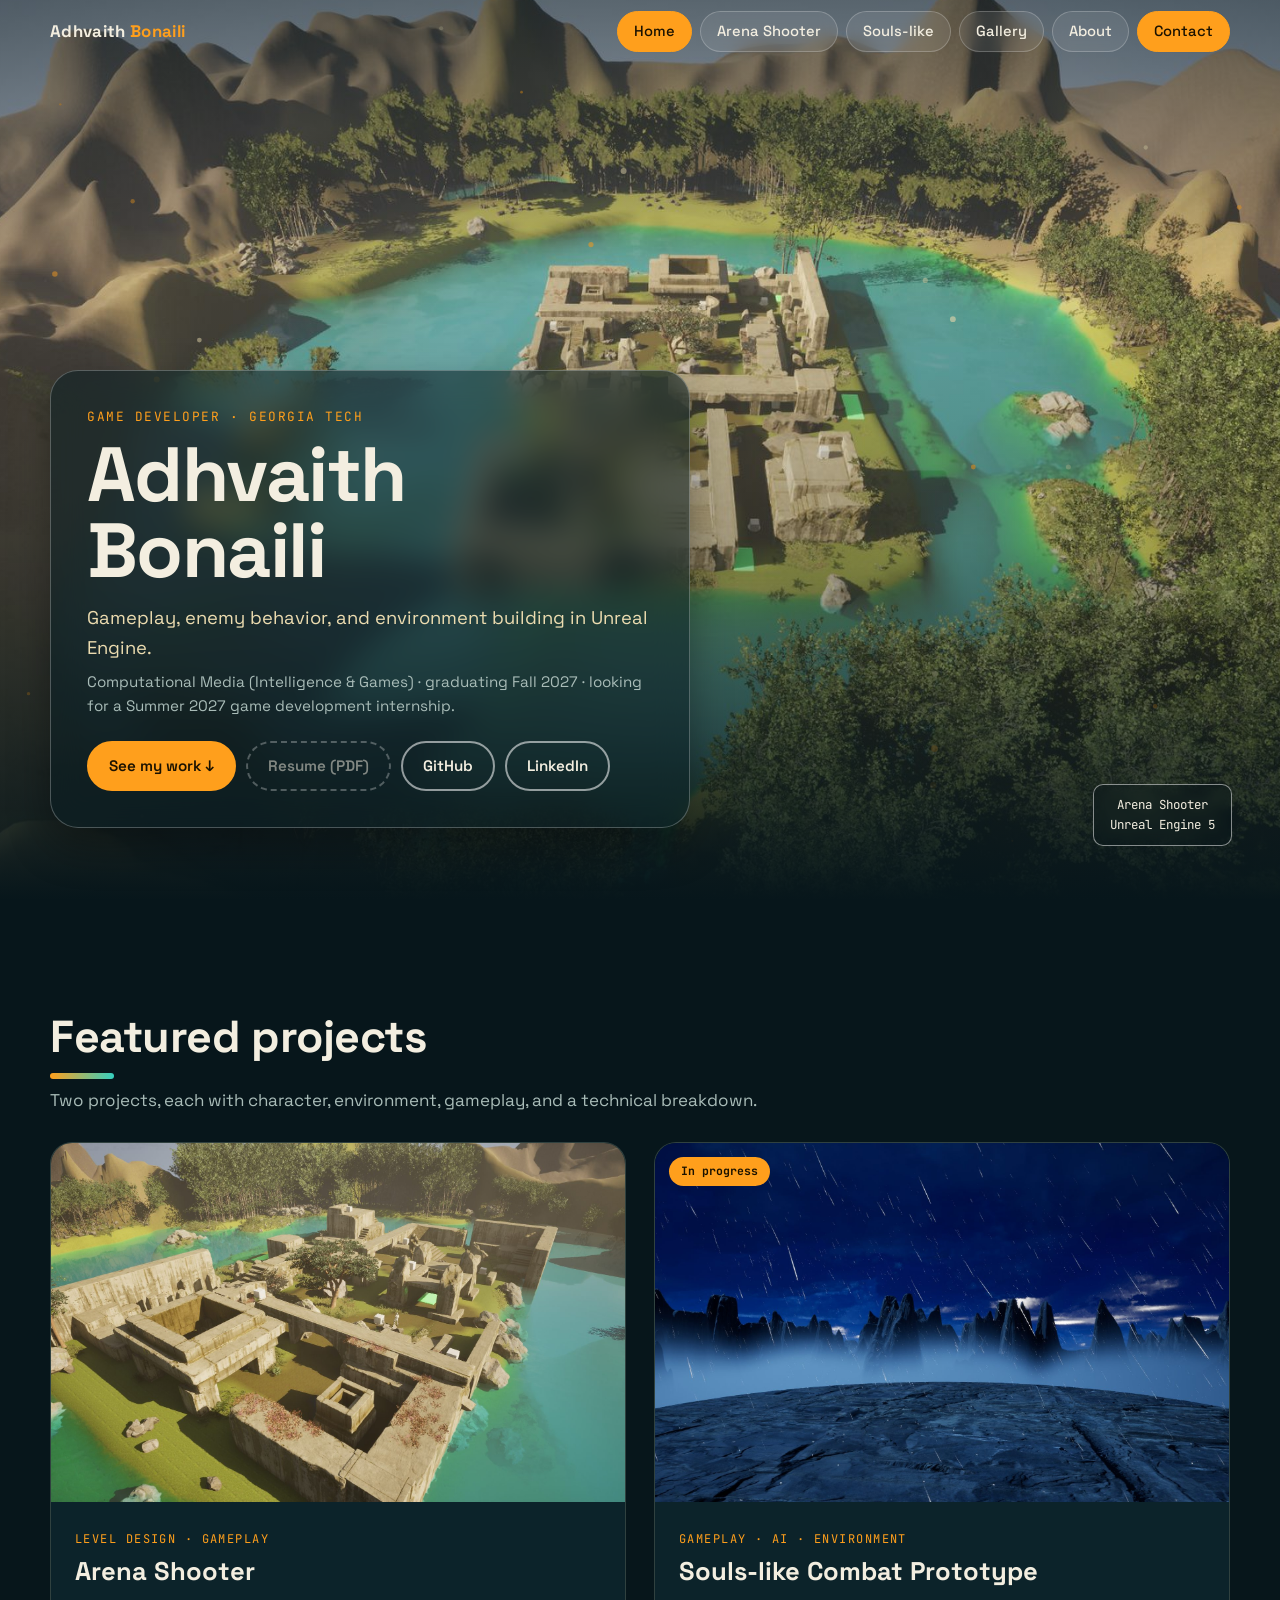
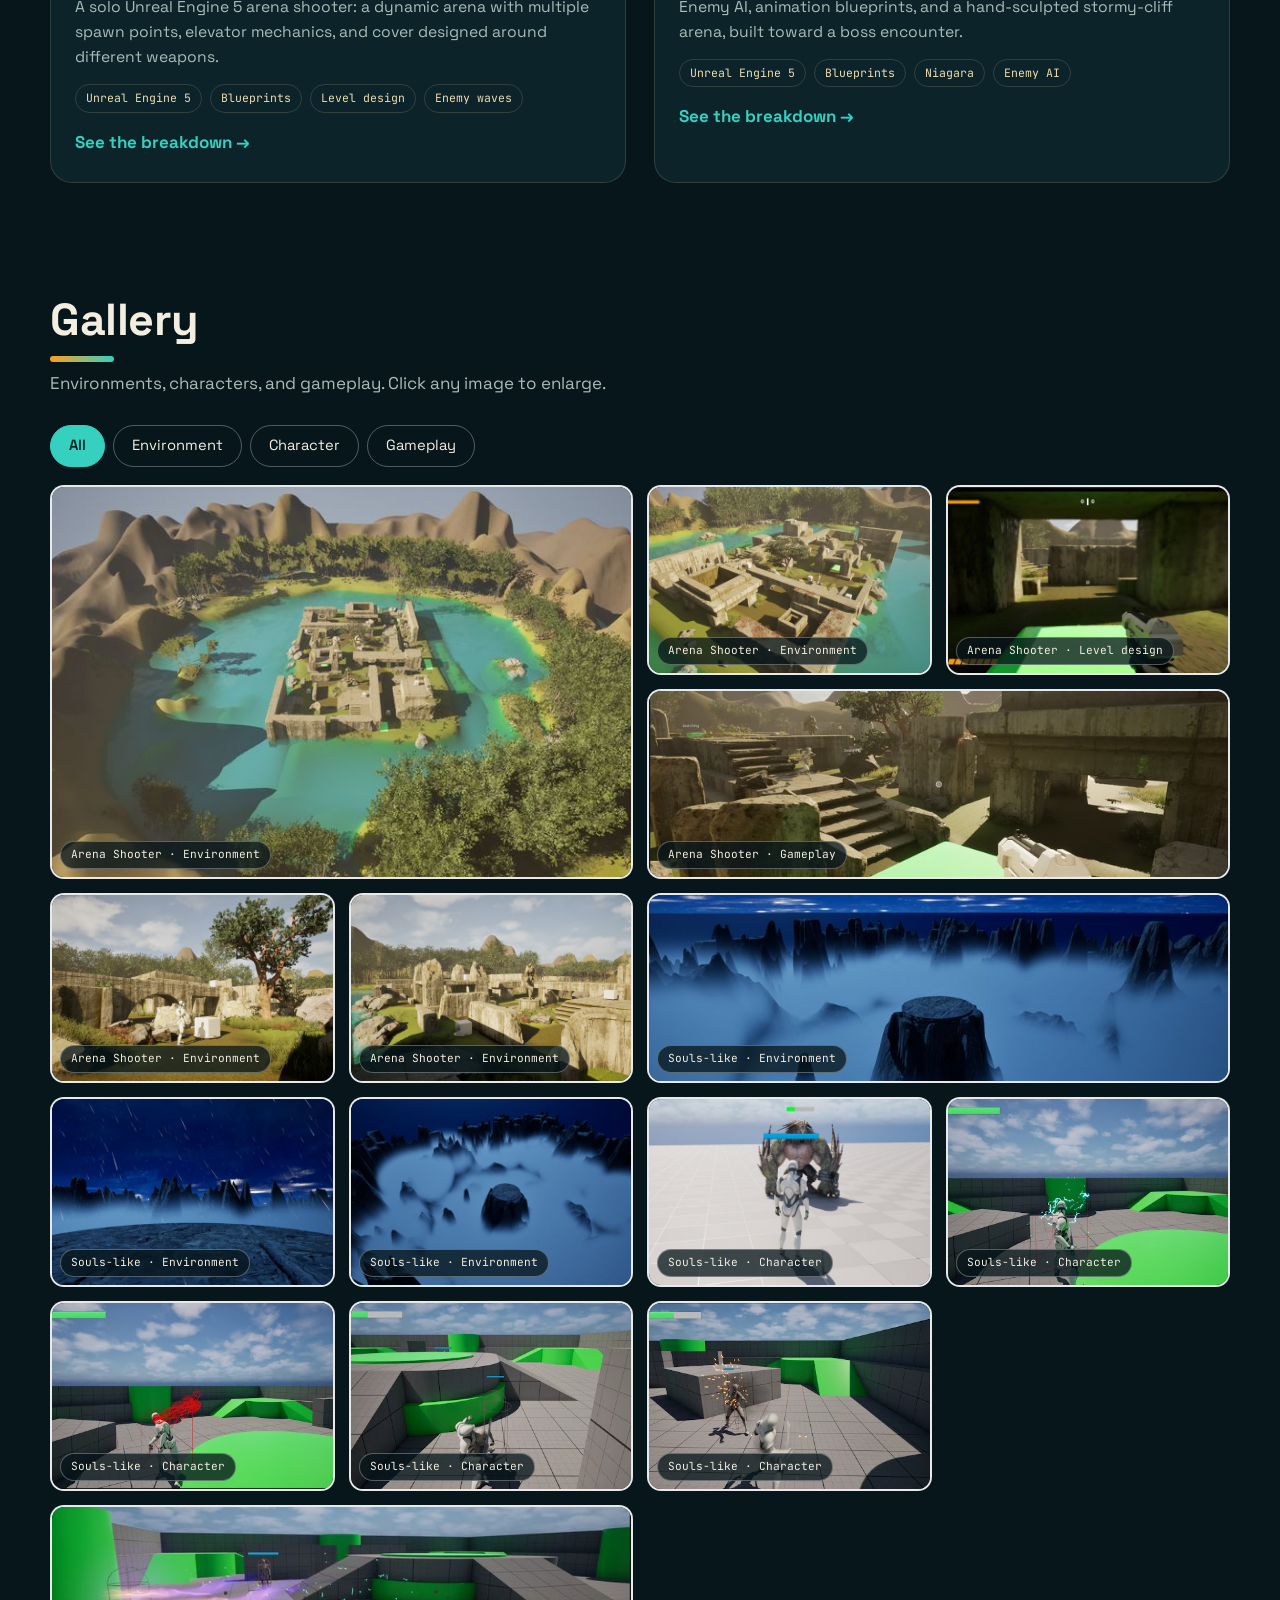
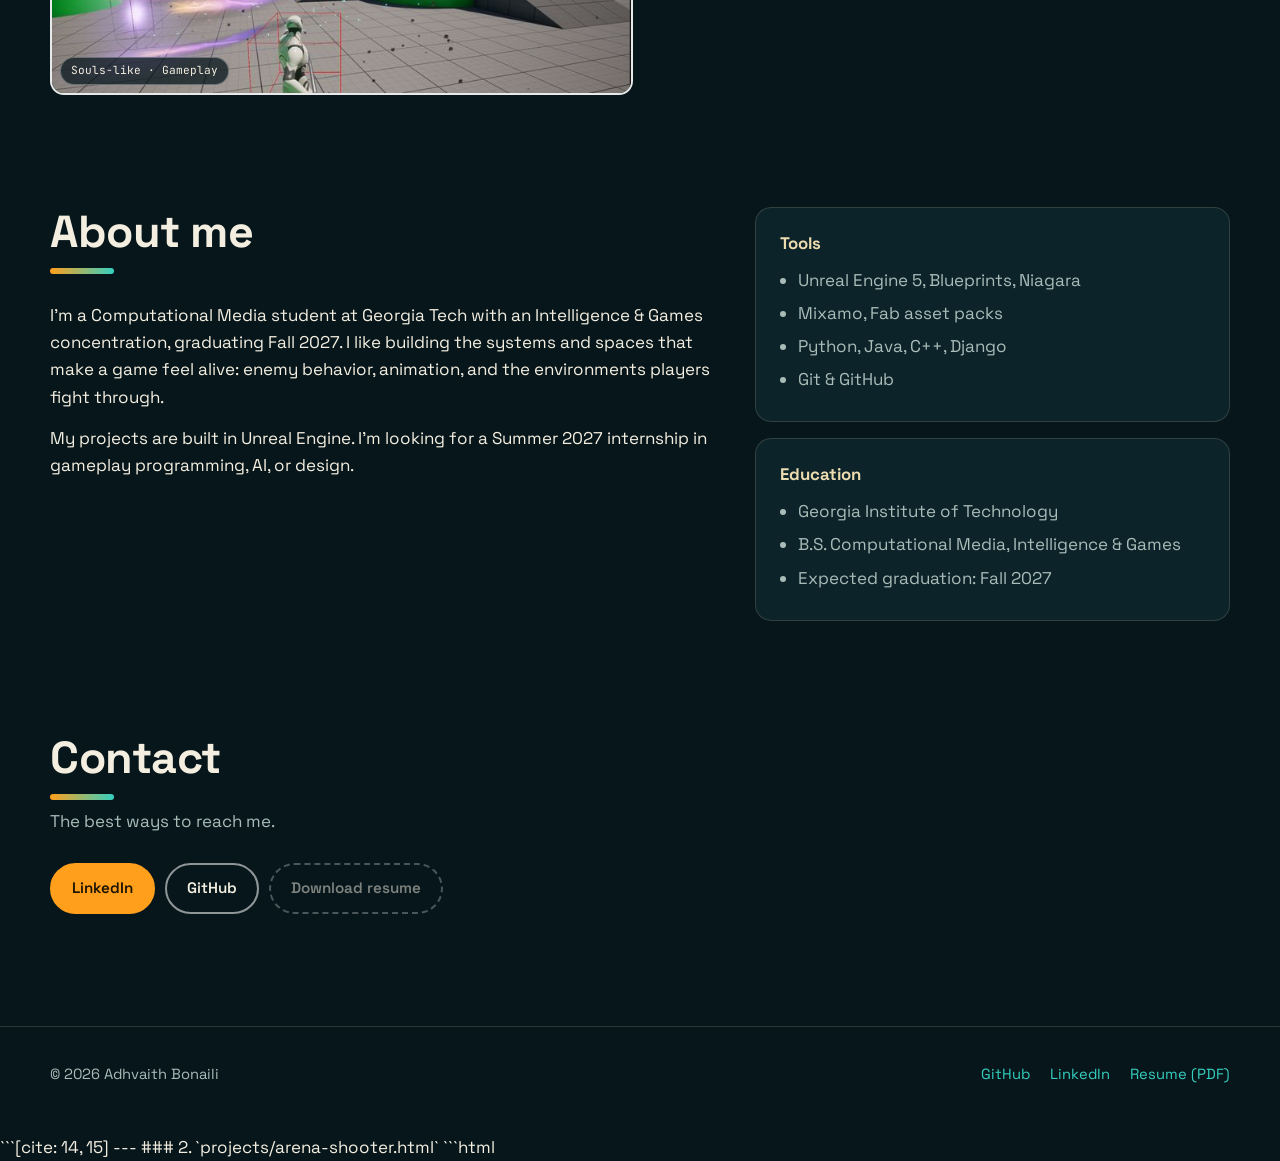
==== index.html @ 90c70852 "Organize site into folders" ====
<!doctype html>
<html lang="en">
<head>
<meta charset="utf-8">
<meta name="viewport" content="width=device-width, initial-scale=1">
<title>Adhvaith Bonaili | Game Developer Portfolio</title>
<meta name="description" content="Portfolio of Adhvaith Bonaili: gameplay, enemy AI, and environment work in Unreal Engine.">
<meta name="theme-color" content="#07161b">
<link rel="preconnect" href="https://fonts.googleapis.com">
<link rel="preconnect" href="https://fonts.gstatic.com" crossorigin>
<link href="https://fonts.googleapis.com/css2?family=JetBrains+Mono:wght@400;600&family=Space+Grotesk:wght@400;500;600;700&display=swap" rel="stylesheet">
<link rel="stylesheet" href="css/style.css">
<script>document.documentElement.className += " js";</script>
</head>
<body id="top" data-root="">
<a class="skip" href="#main">Skip to content</a>
<header class="nav">
  <div class="wrap">
    <a class="brand" href="index.html">Adhvaith <span>Bonaili</span></a>
    <button class="menu-btn" aria-expanded="false" aria-controls="pills">Menu</button>
    <ul class="pills" id="pills">
      <li><a href="#top" aria-current="page" data-section="top">Home</a></li>
      <li><a href="projects/arena-shooter.html">Arena Shooter</a></li>
      <li><a href="projects/souls-like.html">Souls-like</a></li>
      <li><a href="#gallery" data-section="gallery">Gallery</a></li>
      <li><a href="#about" data-section="about">About</a></li>
      <li><a href="#contact" data-section="contact">Contact</a></li>
    </ul>
  </div>
</header>

<main id="main">
<section class="hero" aria-label="Introduction">
  <div class="hero-media"><img src="assets/img/arena/arena-overview-wide.jpg" alt="Overhead view of a ruined temple arena on an island in a mountain-ringed lake" fetchpriority="high"></div>
  <canvas id="motes" aria-hidden="true"></canvas>
  <div class="wrap">
    <div class="hero-card">
      <p class="kicker">Game developer &middot; Georgia Tech</p>
      <h1>Adhvaith Bonaili</h1>
      <p class="tag">Gameplay, enemy behavior, and environment building in Unreal Engine.</p>
      <p class="sub">Computational Media (Intelligence &amp; Games) &middot; graduating Fall 2027 &middot; looking for a Summer 2027 game development internship.</p>
      <div class="btn-row">
        <a class="btn" href="#work">See my work &darr;</a>
        <a class="btn ghost" href="assets/Adhvaith_Bonaili_Resume_V3.pdf" data-doc>Resume (PDF)</a>
        <a class="btn ghost" href="https://github.com/Frosty-Knight?tab=repositories" rel="noopener">GitHub</a>
        <a class="btn ghost" href="https://www.linkedin.com/in/adhvaith-bonaili-78b036336/" rel="noopener">LinkedIn</a>
      </div>
    </div>
  </div>
  <div class="hero-label">Arena Shooter<br>Unreal Engine 5</div>
</section>

<section class="section" id="work">
  <div class="wrap">
    <div class="section-head reveal"><h2>Featured projects</h2><p>Two projects, each with character, environment, gameplay, and a technical breakdown.</p></div>
    <div class="cards">
      <a class="card reveal" href="projects/arena-shooter.html">
        <div class="media " data-src="assets/img/arena/arena-overview-close.jpg" data-label="Arena Shooter preview" data-hover-src="assets/video/arena-shooter-preview.mp4" data-eager></div>
        <div class="card-body">
          <span class="cat">Level design &middot; Gameplay</span>
          <h3>Arena Shooter</h3>
          <p>A solo Unreal Engine 5 arena shooter: a dynamic arena with multiple spawn points, elevator mechanics, and cover designed around different weapons.</p>
          <ul class="tags"><li>Unreal Engine 5</li><li>Blueprints</li><li>Level design</li><li>Enemy waves</li></ul>
          <span class="go">See the breakdown &rarr;</span>
        </div>
      </a>
      <a class="card reveal" href="projects/souls-like.html">
        <span class="badge">In progress</span>
        <div class="media " data-src="assets/img/souls/souls-hero.jpg" data-label="Souls-like screenshot or clip" data-hover-src="assets/video/souls-like-preview.mp4"></div>
        <div class="card-body">
          <span class="cat">Gameplay &middot; AI &middot; Environment</span>
          <h3>Souls-like Combat Prototype</h3>
          <p>Enemy AI, animation blueprints, and a hand-sculpted stormy-cliff arena, built toward a boss encounter.</p>
          <ul class="tags"><li>Unreal Engine 5</li><li>Blueprints</li><li>Niagara</li><li>Enemy AI</li></ul>
          <span class="go">See the breakdown &rarr;</span>
        </div>
      </a>
    </div>
  </div>
</section>

<section class="section" id="gallery">
  <div class="wrap">
    <div class="section-head reveal"><h2>Gallery</h2><p>Environments, characters, and gameplay. Click any image to enlarge.</p></div>
    <div class="chips reveal" role="group" aria-label="Filter gallery">
      <button class="chip" data-filter="all" aria-pressed="true">All</button>
      <button class="chip" data-filter="environment" aria-pressed="false">Environment</button>
      <button class="chip" data-filter="character" aria-pressed="false">Character</button>
      <button class="chip" data-filter="gameplay" aria-pressed="false">Gameplay</button>
    </div>
    <!-- To add a tile: copy one <div class="tile ..."> block, change data-cat, data-src and the label. -->
    <div class="gallery reveal" data-lbgroup>
      <div class="tile big" data-cat="environment">
        <div class="media " data-src="assets/img/arena/arena-overview-wide-thumb.jpg" data-label="Arena overview" data-caption="Arena Shooter: the full arena from above" data-lightbox data-full="assets/img/arena/arena-overview-wide.jpg"></div>
        <span class="label">Arena Shooter &middot; Environment</span>
      </div>
      <div class="tile" data-cat="environment">
        <div class="media " data-src="assets/img/arena/arena-overview-close-thumb.jpg" data-label="Arena close-up" data-caption="Arena Shooter: ruins and bridges from above" data-lightbox data-full="assets/img/arena/arena-overview-close.jpg"></div>
        <span class="label">Arena Shooter &middot; Environment</span>
      </div>
      <div class="tile wide" data-cat="gameplay">
        <div class="media " data-src="assets/img/arena/arena-gameplay-fps-thumb.jpg" data-label="Gameplay" data-caption="Arena Shooter: first-person view during play" data-lightbox data-full="assets/img/arena/arena-gameplay-fps.jpg"></div>
        <span class="label">Arena Shooter &middot; Gameplay</span>
      </div>
      <div class="tile" data-cat="gameplay">
        <div class="media " data-src="assets/img/arena/arena-elevators-thumb.jpg" data-label="Arena elevators" data-caption="Arena Shooter: an elevator pad, with an enemy in its Searching state" data-lightbox data-full="assets/img/arena/arena-elevators.jpg"></div>
        <span class="label">Arena Shooter &middot; Level design</span>
      </div>
      <div class="tile" data-cat="environment">
        <div class="media " data-src="assets/img/arena/arena-ground-level-thumb.jpg" data-label="Ground level" data-caption="Arena Shooter: ground-level cover and the arched bridge" data-lightbox data-full="assets/img/arena/arena-ground-level.jpg"></div>
        <span class="label">Arena Shooter &middot; Environment</span>
      </div>
      <div class="tile" data-cat="environment">
        <div class="media " data-src="assets/img/arena/arena-statue-courtyard-thumb.jpg" data-label="Courtyard" data-caption="Arena Shooter: the central statue courtyard" data-lightbox data-full="assets/img/arena/arena-statue-courtyard.jpg"></div>
        <span class="label">Arena Shooter &middot; Environment</span>
      </div>
      <div class="tile wide" data-cat="environment">
        <div class="media " data-src="assets/img/souls/souls-cliff-arena-thumb.jpg" data-label="Souls-like arena" data-caption="Souls-like: the arena at night, ringed by jagged rock and fog" data-lightbox data-full="assets/img/souls/souls-cliff-arena.jpg"></div>
        <span class="label">Souls-like &middot; Environment</span>
      </div>
      <div class="tile" data-cat="environment">
        <div class="media " data-src="assets/img/souls/souls-weather-thumb.jpg" data-label="Souls-like rain" data-caption="Souls-like: rain falling on the arena stage" data-lightbox data-full="assets/img/souls/souls-weather.jpg"></div>
        <span class="label">Souls-like &middot; Environment</span>
      </div>
      <div class="tile" data-cat="environment">
        <div class="media " data-src="assets/img/souls/souls-landscape-thumb.jpg" data-label="Souls-like basin" data-caption="Souls-like: the sculpted basin from above" data-lightbox data-full="assets/img/souls/souls-landscape.jpg"></div>
        <span class="label">Souls-like &middot; Environment</span>
      </div>
      <div class="tile" data-cat="character">
        <div class="media " data-src="assets/img/souls/souls-enemies-thumb.jpg" data-label="Souls-like enemy" data-caption="Souls-like: a large enemy model in the test level" data-lightbox data-full="assets/img/souls/souls-enemies.jpg"></div>
        <span class="label">Souls-like &middot; Character</span>
      </div>
      <div class="tile" data-cat="character">
        <div class="media " data-src="assets/img/souls/souls-dash-vfx.jpg" data-label="Character ability VFX" data-caption="Souls-like: testing character ability VFX and bounding box" data-lightbox data-full="assets/img/souls/souls-dash-vfx.jpg"></div>
        <span class="label">Souls-like &middot; Character</span>
      </div>
      <div class="tile" data-cat="character">
        <div class="media " data-src="assets/img/souls/souls-dodge-trace.jpg" data-label="Character trace debug" data-caption="Souls-like: trace visualization during character combat testing" data-lightbox data-full="assets/img/souls/souls-dodge-trace.jpg"></div>
        <span class="label">Souls-like &middot; Character</span>
      </div>
      <div class="tile" data-cat="character">
        <div class="media " data-src="assets/img/souls/souls-melee-combat.jpg" data-label="Character melee stance" data-caption="Souls-like: character melee attack in the test arena" data-lightbox data-full="assets/img/souls/souls-melee-combat.jpg"></div>
        <span class="label">Souls-like &middot; Character</span>
      </div>
      <div class="tile" data-cat="character">
        <div class="media " data-src="assets/img/souls/souls-hit-sparks.jpg" data-label="Character melee impact" data-caption="Souls-like: melee hit sparks and health bar feedback" data-lightbox data-full="assets/img/souls/souls-hit-sparks.jpg"></div>
        <span class="label">Souls-like &middot; Character</span>
      </div>
      <div class="tile wide" data-cat="gameplay">
        <div class="media " data-src="assets/img/souls/souls-combat-thumb.jpg" data-label="Souls-like combat" data-caption="Souls-like: combat test with attack effects" data-lightbox data-full="assets/img/souls/souls-combat.jpg"></div>
        <span class="label">Souls-like &middot; Gameplay</span>
      </div>
    </div>
  </div>
</section>
<!--
<section class="section" id="reel">
  <div class="wrap">
    <div class="section-head reveal"><h2>Demo reel</h2><p>A short look at both projects in motion.</p></div>
    <div class="reveal"><div class="media " data-label="Demo reel: paste a YouTube link or an mp4 path" data-ratio="16:9" data-example="https://youtu.be/YOUR_VIDEO_ID  or  assets/video/reel.mp4"></div></div>
  </div>
</section>
-->

<section class="section" id="about">
  <div class="wrap about">
    <div class="reveal">
      <div class="section-head"><h2>About me</h2></div>
      <!-- EDIT: replace or extend these paragraphs with your own voice. -->
      <p>I'm a Computational Media student at Georgia Tech with an Intelligence &amp; Games concentration, graduating Fall 2027. I like building the systems and spaces that make a game feel alive: enemy behavior, animation, and the environments players fight through.</p>
      <p>My projects are built in Unreal Engine. I'm looking for a Summer 2027 internship in gameplay programming, AI, or design.</p>
    </div>
    <div class="reveal">
      <div class="panel"><h3>Tools</h3><ul>
        <li>Unreal Engine 5, Blueprints, Niagara</li>
        <li>Mixamo, Fab asset packs</li>
        <li>Python, Java, C++, Django</li>
        <li>Git &amp; GitHub</li></ul></div>
      <div class="panel"><h3>Education</h3><ul>
        <li>Georgia Institute of Technology</li>
        <li>B.S. Computational Media, Intelligence &amp; Games</li>
        <li>Expected graduation: Fall 2027</li></ul></div>
    </div>
  </div>
</section>

<section class="section" id="contact">
  <div class="wrap">
    <div class="section-head reveal"><h2>Contact</h2><p>The best ways to reach me.</p></div>
    <div class="btn-row reveal">
      <a class="btn" href="https://www.linkedin.com/in/adhvaith-bonaili-78b036336/" rel="noopener">LinkedIn</a>
      <a class="btn ghost" href="https://github.com/Frosty-Knight?tab=repositories" rel="noopener">GitHub</a>
      <a class="btn ghost" href="assets/Adhvaith_Bonaili_Resume_V3.pdf" data-doc>Download resume</a>
      <!-- To add email: <a class="btn ghost" href="mailto:you@example.com">Email me</a> -->
    </div>
  </div>
</section>
</main>
<footer>
  <div class="wrap">
    <span>&copy; <span id="year">2026</span> Adhvaith Bonaili</span>
    <ul>
      <li><a href="https://github.com/Frosty-Knight?tab=repositories" rel="noopener">GitHub</a></li>
      <li><a href="https://www.linkedin.com/in/adhvaith-bonaili-78b036336/" rel="noopener">LinkedIn</a></li>
      <li><a href="assets/Adhvaith_Bonaili_Resume_V3.pdf" data-doc>Resume (PDF)</a></li>
    </ul>
  </div>
</footer>

<dialog class="lb" id="lb" aria-label="Image viewer">
  <div class="lb-inner">
    <div class="lb-stage"></div>
    <div class="lb-cap"></div>
  </div>
  <button class="x" aria-label="Close">&#10005;</button>
  <button class="prev" aria-label="Previous">&#8592;</button>
  <button class="next-b" aria-label="Next">&#8594;</button>
</dialog>
<script src="js/main.js"></script>
</body>
</html>
```[cite: 14, 15]

---

### 2. `projects/arena-shooter.html`

```html
<!doctype html>
<html lang="en">
<head>
<meta charset="utf-8">
<meta name="viewport" content="width=device-width, initial-scale=1">
<title>Arena Shooter | Adhvaith Bonaili</title>
<meta name="description" content="A solo first-person arena shooter in Unreal Engine 5, built on a course foundation and extended with my own arena, enemy waves, and weapon work.">
<meta name="theme-color" content="#07161b">
<link rel="preconnect" href="https://fonts.googleapis.com">
<link rel="preconnect" href="https://fonts.gstatic.com" crossorigin>
<link href="https://fonts.googleapis.com/css2?family=JetBrains+Mono:wght@400;600&family=Space+Grotesk:wght@400;500;600;700&display=swap" rel="stylesheet">
---- css/style.css ----
/* =========================================================
   Adhvaith Bonaili — portfolio
   Palette is pulled from the Arena Shooter screenshots:
   sandstone, turquoise water, moss green, HUD orange.
   Change the colors here and the whole site follows.
   ========================================================= */
:root {
  --ink: #07161b;
  --ink-2: #0c232a;
  --panel: #10303a;
  --line: rgba(236, 220, 176, .16);
  --text: #f3eee0;
  --muted: #a9bcb8;
  --teal: #35d0c0;
  --sand: #ecdcb0;
  --orange: #ff9f1c;
  --moss: #8bb04a;
  --radius: 16px;
  --shadow: 0 18px 40px rgba(0, 0, 0, .35);
  --display: "Space Grotesk", "Segoe UI", system-ui, sans-serif;
  --mono: "JetBrains Mono", ui-monospace, "SFMono-Regular", Menlo, monospace;
  --nav-h: 64px;
}

/* Souls-like page: night-blue variant of the palette */
.theme-night { --ink: #060c1d; --ink-2: #0b1530; --panel: #12204a; --line: rgba(160, 190, 255, .18); --text: #eef2ff; --muted: #a3b1d6; --teal: #7fb6ff; --sand: #cfe0ff; }
.theme-night .nav.scrolled, .theme-night .tabbar { background: rgba(6, 12, 29, .88); }
.theme-night .proj-hero::after { background: linear-gradient(180deg, rgba(6, 12, 29, .5), var(--ink)); }

*, *::before, *::after { box-sizing: border-box; }
html { scroll-behavior: smooth; scroll-padding-top: calc(var(--nav-h) + 64px); }
body {
  margin: 0;
  background: var(--ink);
  color: var(--text);
  font-family: var(--display);
  font-size: 17px;
  line-height: 1.6;
  -webkit-font-smoothing: antialiased;
}
img, video { max-width: 100%; display: block; }
a { color: var(--teal); text-decoration: none; }
a:hover { text-decoration: underline; }
:focus-visible { outline: 3px solid var(--orange); outline-offset: 3px; border-radius: 6px; }
.wrap { width: min(1180px, 100% - 32px); margin-inline: auto; }
.sr-only { position: absolute; width: 1px; height: 1px; overflow: hidden; clip: rect(0 0 0 0); white-space: nowrap; }
.skip { position: absolute; left: 12px; top: -60px; background: var(--orange); color: #111; padding: 8px 14px; border-radius: 8px; z-index: 200; }
.skip:focus { top: 10px; }

/* ---------- navigation (glass pills) ---------- */
.nav {
  position: fixed; inset: 0 0 auto 0; z-index: 100; height: var(--nav-h);
  display: flex; align-items: center; transition: background .3s, backdrop-filter .3s, border-color .3s;
  border-bottom: 1px solid transparent;
}
.nav.scrolled { background: rgba(7, 22, 27, .78); backdrop-filter: blur(14px); border-color: var(--line); }
.nav .wrap { display: flex; align-items: center; justify-content: space-between; gap: 16px; }
.brand { font-weight: 700; letter-spacing: .02em; color: var(--text); font-size: 1.05rem; }
.brand span { color: var(--orange); }
.brand:hover { text-decoration: none; }
.pills { display: flex; gap: 8px; list-style: none; margin: 0; padding: 0; }
.pills a {
  display: block; padding: 8px 16px; border-radius: 999px; color: var(--text); font-size: .92rem; font-weight: 500;
  background: rgba(255, 255, 255, .08); border: 1px solid rgba(255, 255, 255, .22); backdrop-filter: blur(8px);
  transition: background .2s, transform .2s, color .2s, border-color .2s;
}
.pills a:hover { background: rgba(255, 255, 255, .18); text-decoration: none; transform: translateY(-2px); }
.pills a[aria-current="page"], .pills a.active { background: var(--orange); border-color: var(--orange); color: #1b1200; }
.menu-btn { display: none; background: rgba(255, 255, 255, .1); color: var(--text); border: 1px solid rgba(255, 255, 255, .25); border-radius: 999px; padding: 8px 16px; font: inherit; cursor: pointer; }

@media (max-width: 820px) {
  .menu-btn { display: block; }
  .pills {
    position: absolute; top: var(--nav-h); left: 16px; right: 16px; flex-direction: column; padding: 12px;
    background: rgba(7, 22, 27, .96); border: 1px solid var(--line); border-radius: 18px; display: none;
  }
  .pills.open { display: flex; }
  .pills a { text-align: center; padding: 12px; }
}

/* ---------- hero ---------- */
.hero { position: relative; min-height: 100svh; display: flex; align-items: flex-end; overflow: hidden; isolation: isolate; }
.hero-media { position: absolute; inset: -3%; z-index: -3; }
.hero-media img, .hero-media video { width: 100%; height: 100%; object-fit: cover; animation: drift 28s ease-in-out infinite alternate; }
@keyframes drift { from { transform: scale(1.04) translate3d(0, 0, 0); } to { transform: scale(1.14) translate3d(-1.5%, -1%, 0); } }
.hero::after {
  content: ""; position: absolute; inset: 0; z-index: -1;
  background: linear-gradient(180deg, rgba(7, 22, 27, .45) 0%, rgba(7, 22, 27, 0) 30%, rgba(7, 22, 27, .2) 60%, var(--ink) 100%);
}
#motes { position: absolute; inset: 0; z-index: -2; width: 100%; height: 100%; pointer-events: none; }
.hero-card {
  margin: 0 0 clamp(36px, 8vh, 80px); max-width: 640px; padding: clamp(22px, 3vw, 36px);
  background: rgba(10, 30, 36, .55); border: 1px solid rgba(255, 255, 255, .25); border-radius: 28px;
  backdrop-filter: blur(16px); box-shadow: var(--shadow);
}
.kicker { font-family: var(--mono); font-size: .8rem; letter-spacing: .12em; text-transform: uppercase; color: var(--orange); margin: 0 0 8px; }
.hero h1 { font-size: clamp(2.6rem, 7vw, 4.8rem); line-height: 1; margin: 0 0 14px; letter-spacing: -.02em; }
.hero .tag { margin: 0 0 8px; font-size: 1.15rem; color: var(--sand); }
.hero .sub { margin: 0 0 22px; color: var(--muted); font-size: .95rem; }
.btn-row { display: flex; flex-wrap: wrap; gap: 10px; }
.btn {
  display: inline-flex; align-items: center; gap: 8px; padding: 11px 20px; border-radius: 999px; font-weight: 600; font-size: .95rem;
  border: 2px solid var(--orange); background: var(--orange); color: #1b1200; cursor: pointer; font-family: inherit;
  transition: transform .2s, box-shadow .2s, background .2s;
}
.btn:hover { transform: translate(-2px, -2px); box-shadow: 4px 4px 0 var(--sand); text-decoration: none; }
.btn.ghost { background: transparent; color: var(--text); border-color: rgba(255, 255, 255, .55); }
.btn.disabled { opacity: .5; pointer-events: none; border-style: dashed; }
.hero-label {
  position: absolute; right: clamp(16px, 4vw, 48px); bottom: clamp(24px, 6vh, 64px); font-family: var(--mono); font-size: .78rem;
  color: var(--text); border: 1px solid rgba(255, 255, 255, .5); padding: 10px 16px; border-radius: 10px; text-align: center; background: rgba(7, 22, 27, .35); backdrop-filter: blur(6px);
}
@media (max-width: 820px) { .hero-label { display: none; } }

/* ---------- sections ---------- */
.section { padding: clamp(64px, 10vw, 112px) 0 0; position: relative; }
.section-head { margin-bottom: 28px; max-width: 720px; }
.section-head h2 { font-size: clamp(1.9rem, 4vw, 2.8rem); line-height: 1.1; margin: 0 0 8px; letter-spacing: -.01em; }
.section-head h2::after { content: ""; display: block; width: 64px; height: 6px; margin-top: 12px; border-radius: 6px; background: linear-gradient(90deg, var(--orange), var(--teal)); }
.section-head p { color: var(--muted); margin: 8px 0 0; }

/* reveal on scroll */
.js .reveal { opacity: 0; transform: translateY(24px); transition: opacity .7s ease, transform .7s ease; }
.js .reveal.in { opacity: 1; transform: none; }

/* ---------- media slots ---------- */
.media {
  position: relative; overflow: hidden; border-radius: var(--radius); background: var(--ink-2);
  border: 2px solid rgba(255, 255, 255, .9); aspect-ratio: var(--ratio, 16 / 9); margin: 0;
}
.media img, .media video, .media iframe { position: absolute; inset: 0; width: 100%; height: 100%; object-fit: cover; border: 0; }
.media[data-zoom] { cursor: zoom-in; }
.media img { transition: transform .6s ease; }
.media[data-zoom]:hover img { transform: scale(1.04); }
.media figcaption {
  position: absolute; left: 0; right: 0; bottom: 0; padding: 28px 14px 10px; font-size: .85rem; color: var(--text);
  background: linear-gradient(0deg, rgba(7, 22, 27, .85), transparent); pointer-events: none;
}
.media.is-ph figcaption { display: none; }
.media.has-video figcaption { transition: opacity .25s; }
.media.has-video:hover figcaption, .media.has-video:focus-within figcaption { opacity: 0; }
.media.has-video figcaption { top: 0; bottom: auto; padding: 10px 14px 30px; background: linear-gradient(180deg, rgba(7, 22, 27, .85), transparent); }
.ph {
  position: absolute; inset: 0; display: grid; place-content: center; justify-items: center; gap: 8px; text-align: center; padding: 16px;
  border: 2px dashed rgba(236, 220, 176, .4); border-radius: calc(var(--radius) - 4px); margin: 8px; color: var(--muted); font-size: .85rem;
  background: repeating-linear-gradient(135deg, rgba(255, 255, 255, .03) 0 12px, transparent 12px 24px);
}
.ph svg { width: 34px; height: 34px; opacity: .8; }
.ph strong { color: var(--sand); font-weight: 600; }
.ph code { font-family: var(--mono); font-size: .75rem; color: var(--teal); word-break: break-all; }

/* ---------- featured projects ---------- */
.cards { display: grid; grid-template-columns: repeat(2, 1fr); gap: 28px; }
.card {
  display: flex; flex-direction: column; border-radius: 22px; overflow: hidden; background: var(--ink-2); color: var(--text);
  border: 1px solid var(--line); transition: transform .3s, box-shadow .3s; position: relative;
}
.card:hover { transform: translate(-4px, -4px); box-shadow: 8px 8px 0 var(--orange); text-decoration: none; }
.card .media { border-radius: 0; border: 0; aspect-ratio: 16 / 10; }
.card-body { padding: 22px 24px 26px; }
.card .cat { font-family: var(--mono); font-size: .75rem; letter-spacing: .12em; text-transform: uppercase; color: var(--orange); }
.card h3 { margin: 6px 0 8px; font-size: 1.6rem; line-height: 1.15; }
.card p { margin: 0 0 14px; color: var(--muted); font-size: .98rem; }
.tags { display: flex; flex-wrap: wrap; gap: 8px; margin: 0 0 16px; padding: 0; list-style: none; }
.tags li { font-family: var(--mono); font-size: .72rem; padding: 4px 10px; border-radius: 999px; border: 1px solid var(--line); color: var(--sand); }
.go { font-weight: 700; color: var(--teal); }
.badge { position: absolute; top: 14px; left: 14px; z-index: 2; font-family: var(--mono); font-size: .72rem; padding: 5px 12px; border-radius: 999px; background: var(--orange); color: #1b1200; font-weight: 700; }
@media (max-width: 820px) { .cards { grid-template-columns: 1fr; } }

/* ---------- gallery ---------- */
.chips { display: flex; flex-wrap: wrap; gap: 8px; margin-bottom: 18px; }
.chip {
  padding: 8px 18px; border-radius: 999px; border: 1px solid rgba(255, 255, 255, .3); background: transparent; color: var(--text);
  font: inherit; font-size: .92rem; cursor: pointer; transition: background .2s, color .2s;
}
.chip:hover { background: rgba(255, 255, 255, .12); }
.chip[aria-pressed="true"] { background: var(--teal); border-color: var(--teal); color: #04201d; font-weight: 600; }
.gallery { display: grid; grid-template-columns: repeat(auto-fill, minmax(230px, 1fr)); grid-auto-rows: 190px; gap: 14px; grid-auto-flow: dense; }
.tile { position: relative; padding: 0; border: 0; background: none; text-align: left; cursor: zoom-in; border-radius: 14px; font: inherit; color: inherit; }
.tile .media { position: absolute; inset: 0; aspect-ratio: auto; border-radius: 14px; transition: transform .25s, box-shadow .25s; }
.tile:hover .media { transform: translate(-3px, -3px); box-shadow: 5px 5px 0 var(--orange); }
.tile.big { grid-column: span 2; grid-row: span 2; }
.tile.wide { grid-column: span 2; }
.tile[hidden] { display: none; }
.tile .label {
  position: absolute; left: 10px; bottom: 10px; z-index: 2; font-family: var(--mono); font-size: .7rem; padding: 4px 10px; border-radius: 999px;
  background: rgba(7, 22, 27, .75); border: 1px solid rgba(255, 255, 255, .3); pointer-events: none;
}
.tile.is-ph { cursor: default; }
.tile figcaption { display: none; }
.tile .ph { margin: 6px; padding: 8px; gap: 4px; }
.tile .ph span, .tile .ph code { display: none; }
.tile .ph svg { width: 26px; height: 26px; }
.tile .ph strong { font-size: .8rem; }
@media (max-width: 560px) { .tile.big, .tile.wide { grid-column: span 1; } .tile.big { grid-row: span 1; } }

/* ---------- about / contact ---------- */
.about { display: grid; grid-template-columns: 1.4fr 1fr; gap: 40px; align-items: start; }
.about p { margin: 0 0 14px; }
.panel { background: var(--ink-2); border: 1px solid var(--line); border-radius: var(--radius); padding: 22px 24px; }
.panel h3 { margin: 0 0 10px; font-size: 1.05rem; color: var(--sand); }
.panel ul { margin: 0; padding-left: 18px; color: var(--muted); }
.panel li { margin-bottom: 6px; }
.panel + .panel { margin-top: 16px; }
@media (max-width: 820px) { .about { grid-template-columns: 1fr; } }
footer { margin-top: clamp(64px, 10vw, 112px); padding: 36px 0 48px; border-top: 1px solid var(--line); color: var(--muted); font-size: .92rem; }
footer .wrap { display: flex; flex-wrap: wrap; gap: 14px 28px; justify-content: space-between; align-items: center; }
footer ul { display: flex; gap: 20px; list-style: none; padding: 0; margin: 0; flex-wrap: wrap; }

/* ---------- project pages ---------- */
.proj-hero { position: relative; padding: calc(var(--nav-h) + 56px) 0 44px; overflow: hidden; isolation: isolate; }
.proj-hero .bg { position: absolute; inset: 0; z-index: -2; }
.proj-hero .bg img { width: 100%; height: 100%; object-fit: cover; filter: blur(2px) saturate(1.1); transform: scale(1.06); }
.proj-hero::after { content: ""; position: absolute; inset: 0; z-index: -1; background: linear-gradient(180deg, rgba(7, 22, 27, .55), var(--ink)); }
.crumbs { font-family: var(--mono); font-size: .8rem; margin-bottom: 14px; }
.proj-hero h1 { font-size: clamp(2.2rem, 6vw, 4rem); line-height: 1.05; margin: 0 0 10px; letter-spacing: -.02em; }
.proj-hero .lead { max-width: 720px; color: var(--sand); font-size: 1.15rem; margin: 0 0 22px; }
.status { display: inline-block; font-family: var(--mono); font-size: .75rem; padding: 4px 12px; border-radius: 999px; background: var(--orange); color: #1b1200; font-weight: 700; vertical-align: middle; margin-left: 10px; }
.meta { display: grid; grid-template-columns: repeat(auto-fit, minmax(170px, 1fr)); gap: 12px; max-width: 900px; }
.meta div { padding: 12px 16px; border-radius: 14px; background: rgba(10, 30, 36, .6); border: 1px solid rgba(255, 255, 255, .18); backdrop-filter: blur(8px); }
.meta dt { font-family: var(--mono); font-size: .7rem; letter-spacing: .1em; text-transform: uppercase; color: var(--orange); }
.meta dd { margin: 2px 0 0; font-size: .95rem; }

.tabbar { position: sticky; top: var(--nav-h); z-index: 50; background: rgba(7, 22, 27, .9); backdrop-filter: blur(12px); border-block: 1px solid var(--line); }
.tabs { display: flex; gap: 6px; overflow-x: auto; padding: 10px 0; scrollbar-width: none; }
.tabs::-webkit-scrollbar { display: none; }
.tab {
  flex: 0 0 auto; padding: 10px 20px; border-radius: 999px; background: transparent; color: var(--text); font: inherit; font-weight: 600;
  border: 1px solid rgba(255, 255, 255, .25); cursor: pointer; transition: background .2s;
}
.tab:hover { background: rgba(255, 255, 255, .12); }
.tab[aria-selected="true"] { background: var(--orange); border-color: var(--orange); color: #1b1200; }
.panel-wrap { padding: 40px 0 0; }
.tabpanel { animation: fade .45s ease; }
.tabpanel[hidden] { display: none; }
@keyframes fade { from { opacity: 0; transform: translateY(10px); } to { opacity: 1; transform: none; } }
.intro { max-width: 760px; margin-bottom: 28px; }
.intro h2 { margin: 0 0 8px; font-size: 1.9rem; }
.intro p { margin: 0 0 12px; color: var(--text); }
.intro .hint { color: var(--muted); font-style: italic; border-left: 3px dashed rgba(236, 220, 176, .4); padding-left: 14px; display: block; }
.grid2 { display: grid; grid-template-columns: repeat(2, 1fr); gap: 20px; margin-bottom: 20px; }
.grid2 .full { grid-column: 1 / -1; }
@media (max-width: 720px) { .grid2 { grid-template-columns: 1fr; } }

/* technical overview */
.doc { max-width: 860px; }
.doc h3 { font-size: 1.35rem; margin: 36px 0 10px; color: var(--sand); }
.doc h3:first-of-type { margin-top: 0; }
.doc p, .doc li { color: var(--text); }
.doc .hint { color: var(--muted); font-style: italic; border-left: 3px dashed rgba(236, 220, 176, .4); padding-left: 14px; }
.decisions { display: grid; gap: 16px; }
.decision { background: var(--ink-2); border: 1px solid var(--line); border-radius: var(--radius); padding: 18px 22px; }
.decision h4 { margin: 0 0 10px; font-size: 1.05rem; }
.decision dl { margin: 0; display: grid; grid-template-columns: 120px 1fr; gap: 6px 14px; }
.decision dt { font-family: var(--mono); font-size: .72rem; letter-spacing: .08em; text-transform: uppercase; color: var(--orange); padding-top: 3px; }
.decision dd { margin: 0; color: var(--muted); }
@media (max-width: 560px) { .decision dl { grid-template-columns: 1fr; } }
.split { display: grid; grid-template-columns: 1fr 1fr; gap: 16px; }
@media (max-width: 720px) { .split { grid-template-columns: 1fr; } }
.next { margin-top: 56px; padding: 28px; border-radius: 22px; border: 1px solid var(--line); background: var(--ink-2); display: flex; flex-wrap: wrap; gap: 16px; align-items: center; justify-content: space-between; }
.next h3 { margin: 0; font-size: 1.3rem; }

/* ---------- lightbox ---------- */
dialog.lb { border: 0; padding: 0; background: transparent; max-width: 100vw; max-height: 100vh; width: 100%; height: 100%; color: var(--text); }
dialog.lb::backdrop { background: rgba(3, 10, 12, .92); }
.lb-inner { position: absolute; inset: 0; display: grid; grid-template-rows: 1fr auto; padding: 56px 64px 24px; gap: 12px; }
.lb-stage { position: relative; min-height: 0; display: grid; place-items: center; }
.lb-stage img, .lb-stage video { max-width: 100%; max-height: 100%; border-radius: 10px; box-shadow: var(--shadow); }
.lb-cap { text-align: center; color: var(--sand); font-size: .95rem; }
.lb button { position: absolute; background: rgba(255, 255, 255, .12); border: 1px solid rgba(255, 255, 255, .3); color: var(--text); width: 46px; height: 46px; border-radius: 50%; font-size: 1.3rem; cursor: pointer; }
.lb button:hover { background: var(--orange); color: #111; }
.lb .x { top: 14px; right: 14px; }
.lb .prev { left: 10px; top: 50%; }
.lb .next-b { right: 10px; top: 50%; }
@media (max-width: 640px) { .lb-inner { padding: 60px 10px 20px; } .lb .prev, .lb .next-b { top: auto; bottom: 14px; } }

@media (prefers-reduced-motion: reduce) {
  html { scroll-behavior: auto; }
  .hero-media img, .hero-media video { animation: none; }
  .reveal, .js .reveal { opacity: 1; transform: none; transition: none; }
  .tabpanel { animation: none; }
}
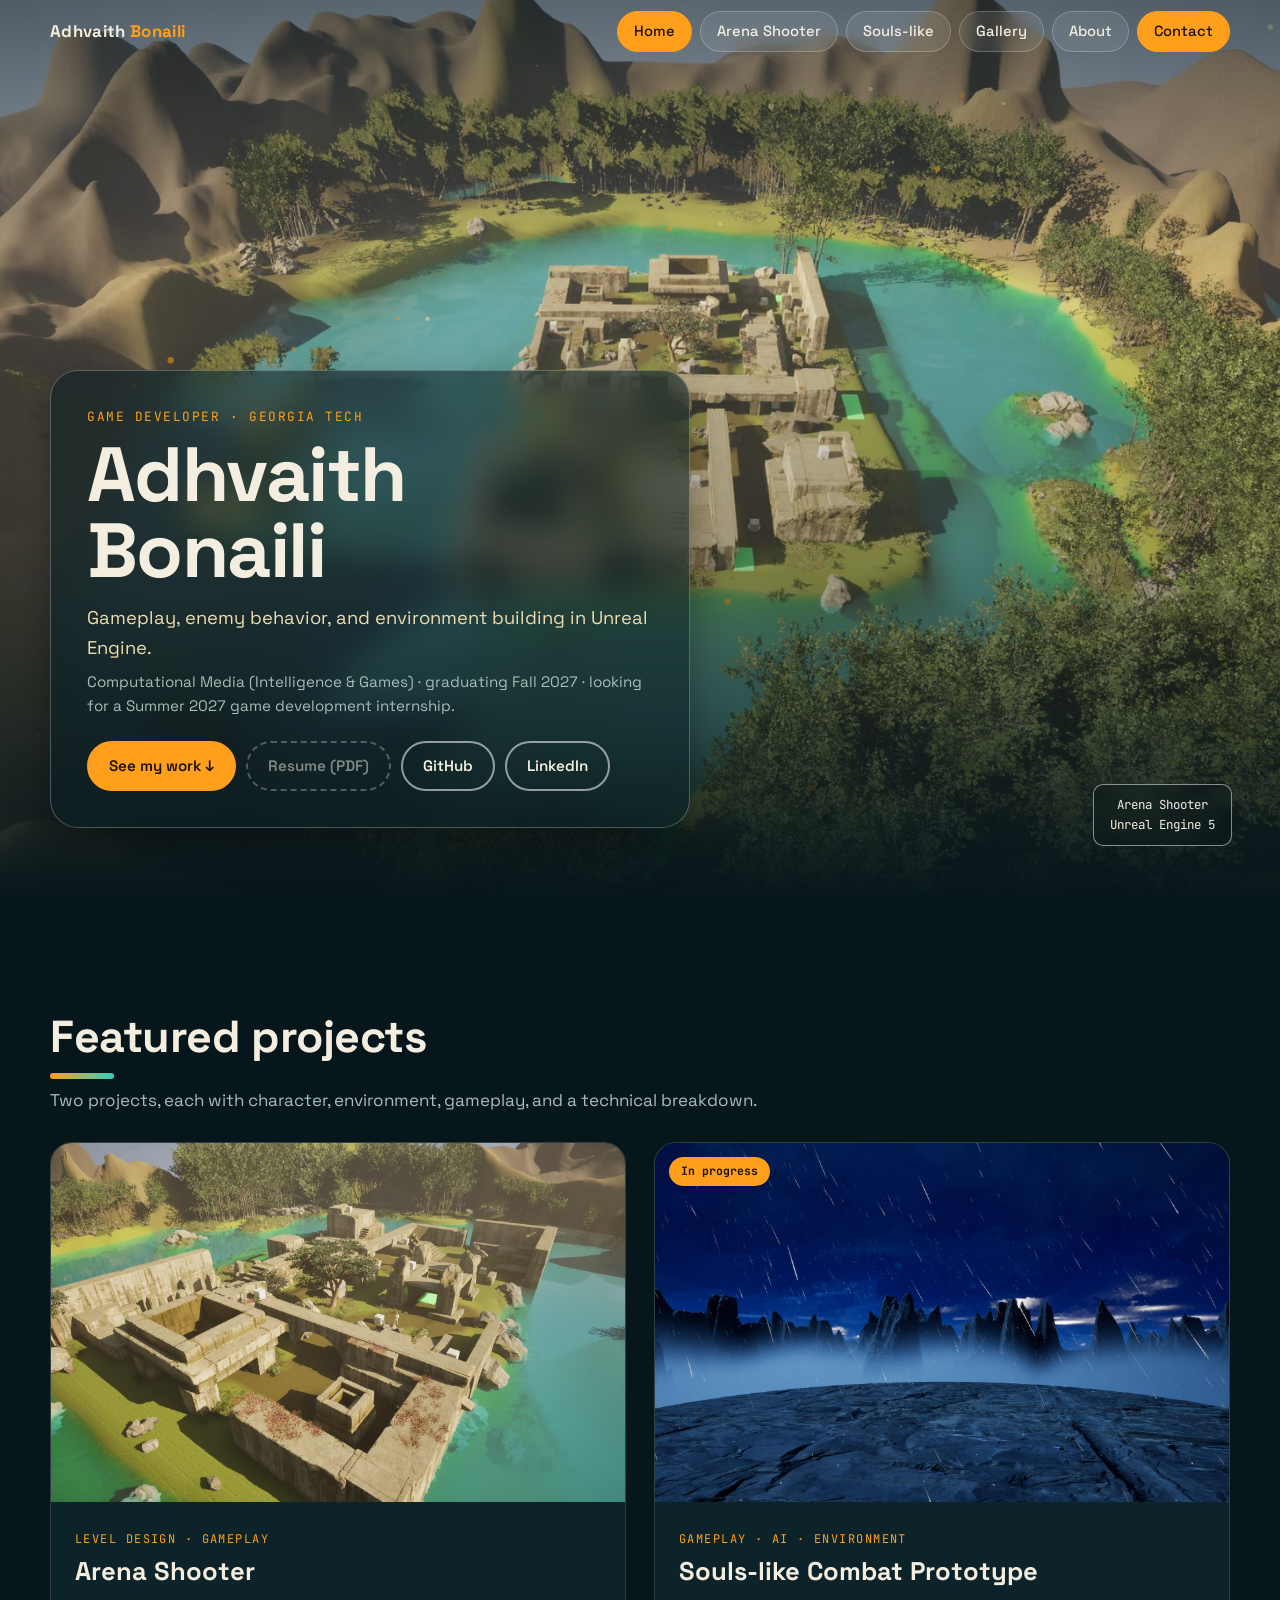
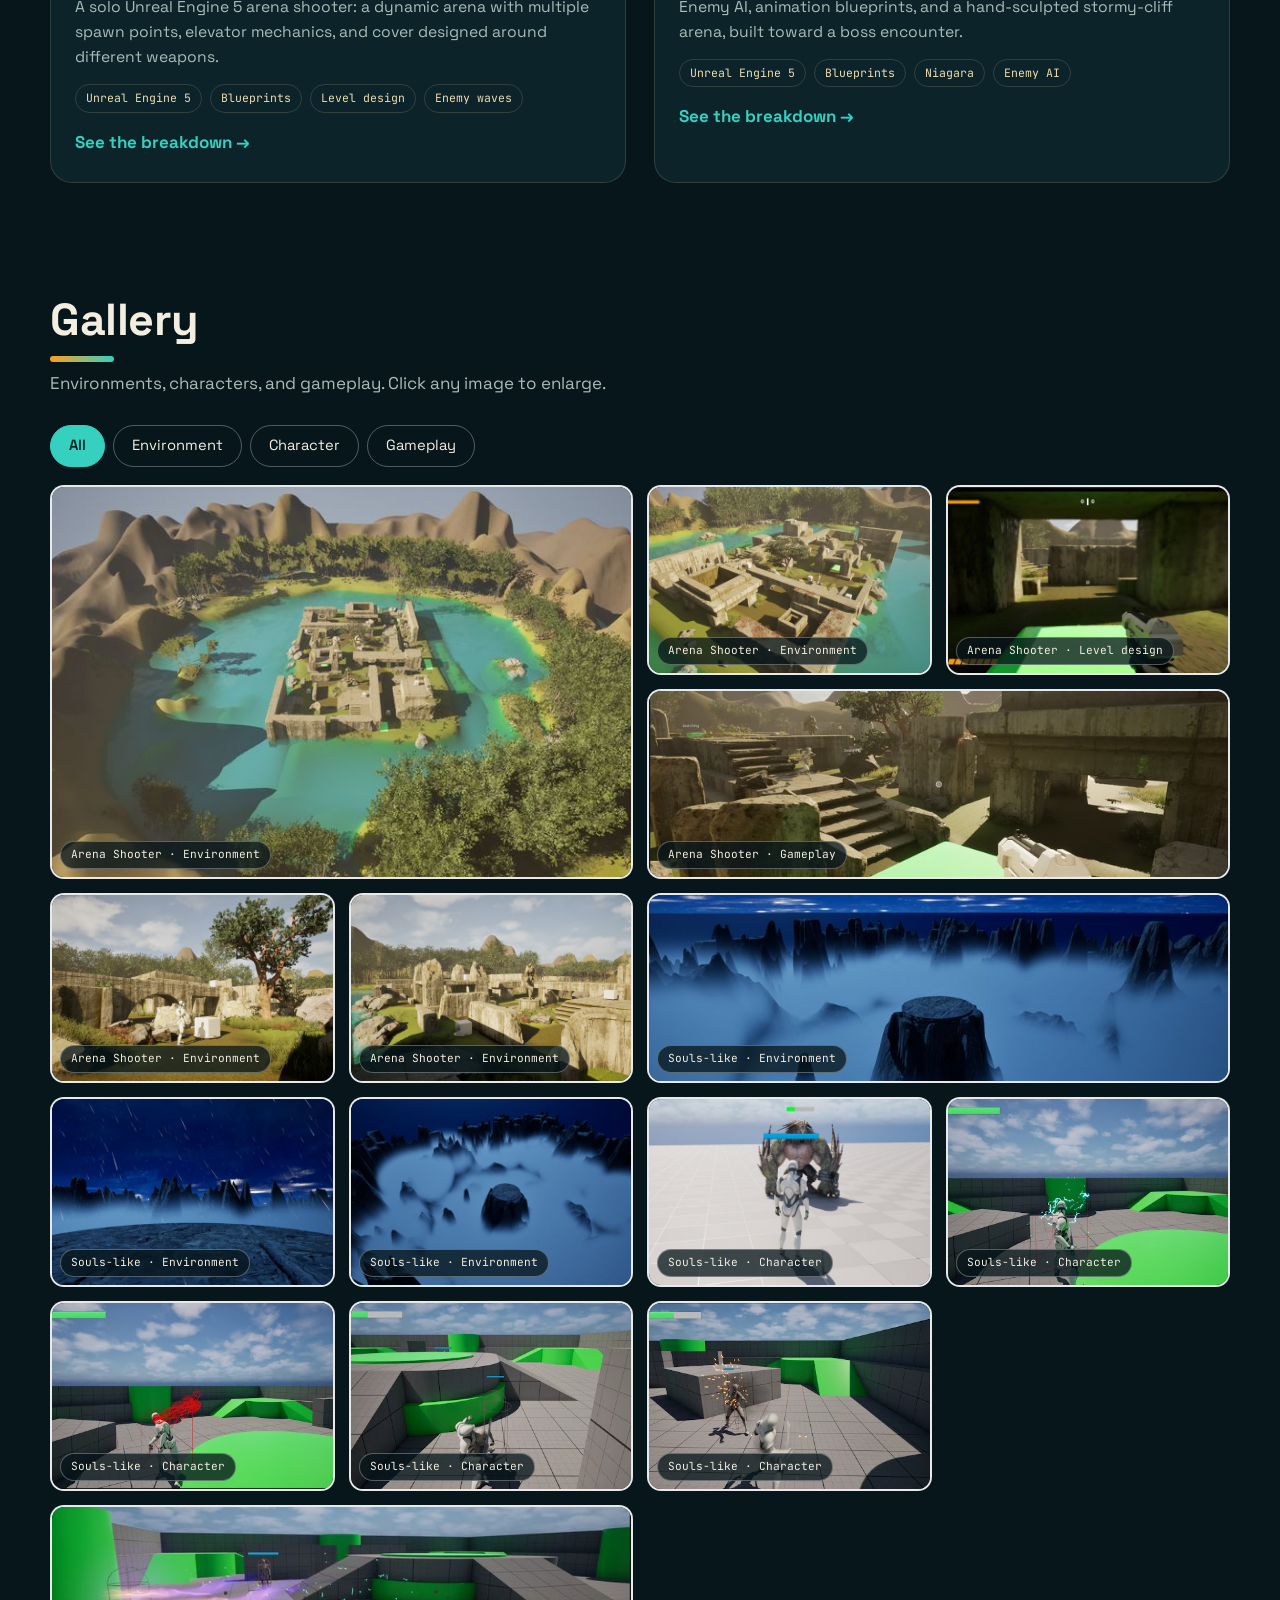
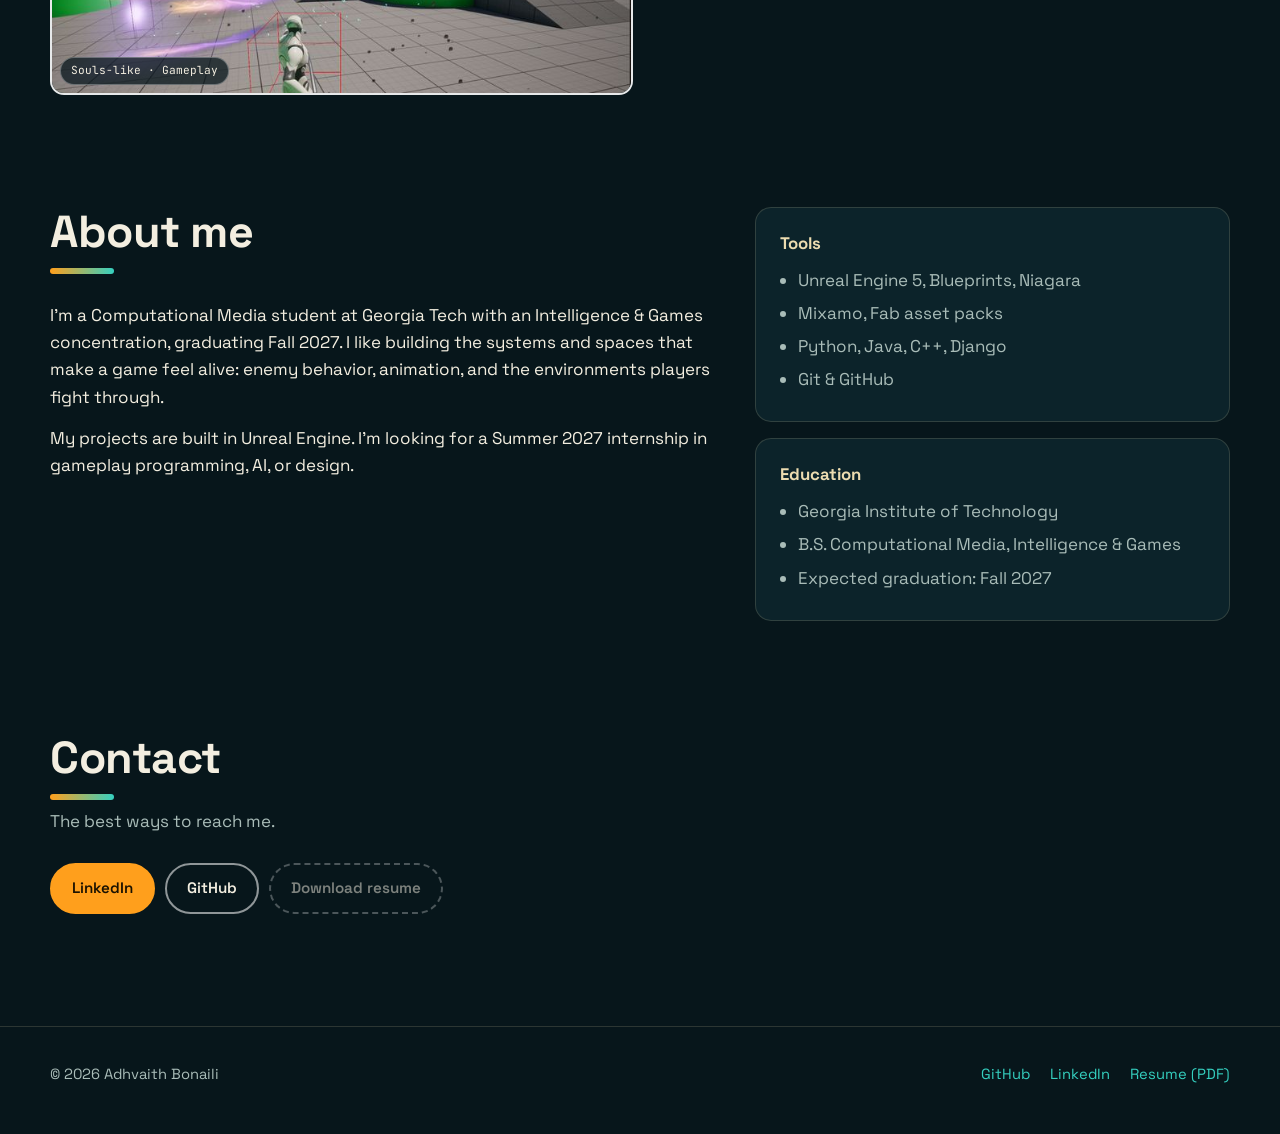
==== commit 4bcec278: "homepage fix" ====
--- a/index.html
+++ b/index.html
@@ -218,22 +218,4 @@
 </dialog>
 <script src="js/main.js"></script>
 </body>
-</html>
-```[cite: 14, 15]
-
----
-
-### 2. `projects/arena-shooter.html`
-
-```html
-<!doctype html>
-<html lang="en">
-<head>
-<meta charset="utf-8">
-<meta name="viewport" content="width=device-width, initial-scale=1">
-<title>Arena Shooter | Adhvaith Bonaili</title>
-<meta name="description" content="A solo first-person arena shooter in Unreal Engine 5, built on a course foundation and extended with my own arena, enemy waves, and weapon work.">
-<meta name="theme-color" content="#07161b">
-<link rel="preconnect" href="https://fonts.googleapis.com">
-<link rel="preconnect" href="https://fonts.gstatic.com" crossorigin>
-<link href="https://fonts.googleapis.com/css2?family=JetBrains+Mono:wght@400;600&family=Space+Grotesk:wght@400;500;600;700&display=swap" rel="stylesheet">+</html>
